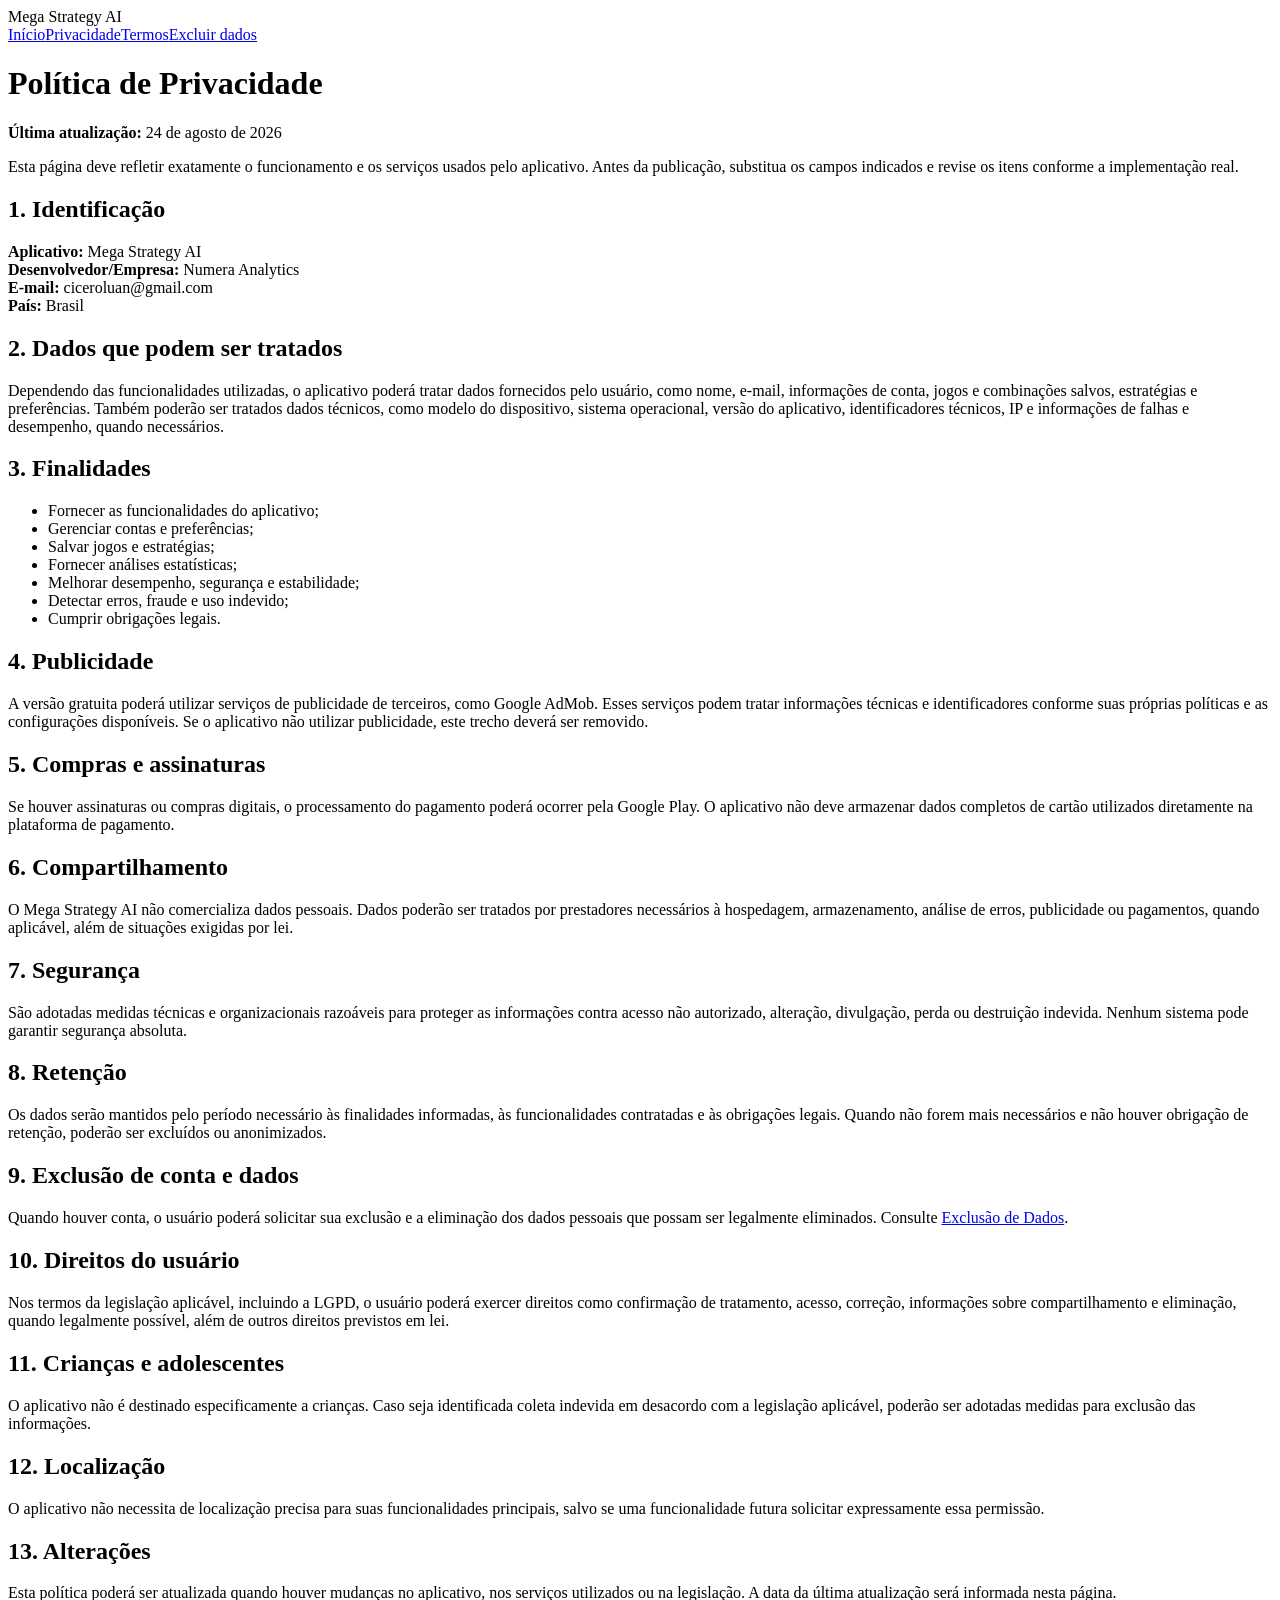
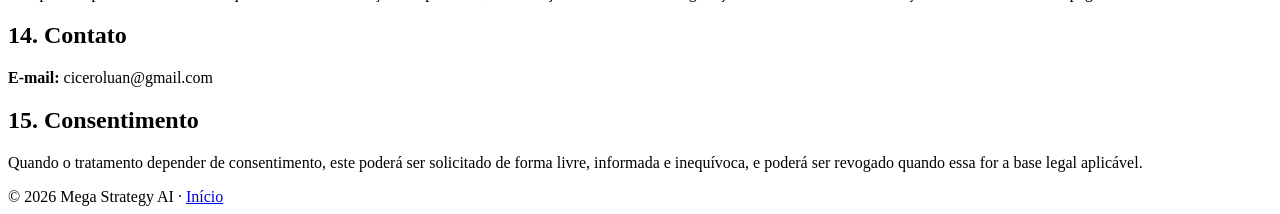
==== politica-de-privacidade.html @ 542d44e6 "Add files via upload" ====
<!doctype html><html lang="pt-BR"><head><meta charset="utf-8"><meta name="viewport" content="width=device-width,initial-scale=1"><title>Política de Privacidade — Mega Strategy AI</title><link rel="stylesheet" href="css/style.css"></head><body>
<header><nav><div class="logo">Mega Strategy <span>AI</span></div><div><a href="index.html">Início</a><a href="politica-de-privacidade.html">Privacidade</a><a href="termos-de-uso.html">Termos</a><a href="exclusao-de-dados.html">Excluir dados</a></div></nav></header>
<main><h1>Política de Privacidade</h1><p class="muted"><strong>Última atualização:</strong> 24 de agosto de 2026</p>
<div class="notice">Esta página deve refletir exatamente o funcionamento e os serviços usados pelo aplicativo. Antes da publicação, substitua os campos indicados e revise os itens conforme a implementação real.</div>
<h2>1. Identificação</h2><p><strong>Aplicativo:</strong> Mega Strategy AI<br><strong>Desenvolvedor/Empresa:</strong> Numera Analytics<br><strong>E-mail:</strong> ciceroluan@gmail.com<br><strong>País:</strong> Brasil</p>
<h2>2. Dados que podem ser tratados</h2><p>Dependendo das funcionalidades utilizadas, o aplicativo poderá tratar dados fornecidos pelo usuário, como nome, e-mail, informações de conta, jogos e combinações salvos, estratégias e preferências. Também poderão ser tratados dados técnicos, como modelo do dispositivo, sistema operacional, versão do aplicativo, identificadores técnicos, IP e informações de falhas e desempenho, quando necessários.</p>
<h2>3. Finalidades</h2><ul><li>Fornecer as funcionalidades do aplicativo;</li><li>Gerenciar contas e preferências;</li><li>Salvar jogos e estratégias;</li><li>Fornecer análises estatísticas;</li><li>Melhorar desempenho, segurança e estabilidade;</li><li>Detectar erros, fraude e uso indevido;</li><li>Cumprir obrigações legais.</li></ul>
<h2>4. Publicidade</h2><p>A versão gratuita poderá utilizar serviços de publicidade de terceiros, como Google AdMob. Esses serviços podem tratar informações técnicas e identificadores conforme suas próprias políticas e as configurações disponíveis. Se o aplicativo não utilizar publicidade, este trecho deverá ser removido.</p>
<h2>5. Compras e assinaturas</h2><p>Se houver assinaturas ou compras digitais, o processamento do pagamento poderá ocorrer pela Google Play. O aplicativo não deve armazenar dados completos de cartão utilizados diretamente na plataforma de pagamento.</p>
<h2>6. Compartilhamento</h2><p>O Mega Strategy AI não comercializa dados pessoais. Dados poderão ser tratados por prestadores necessários à hospedagem, armazenamento, análise de erros, publicidade ou pagamentos, quando aplicável, além de situações exigidas por lei.</p>
<h2>7. Segurança</h2><p>São adotadas medidas técnicas e organizacionais razoáveis para proteger as informações contra acesso não autorizado, alteração, divulgação, perda ou destruição indevida. Nenhum sistema pode garantir segurança absoluta.</p>
<h2>8. Retenção</h2><p>Os dados serão mantidos pelo período necessário às finalidades informadas, às funcionalidades contratadas e às obrigações legais. Quando não forem mais necessários e não houver obrigação de retenção, poderão ser excluídos ou anonimizados.</p>
<h2>9. Exclusão de conta e dados</h2><p>Quando houver conta, o usuário poderá solicitar sua exclusão e a eliminação dos dados pessoais que possam ser legalmente eliminados. Consulte <a href="exclusao-de-dados.html">Exclusão de Dados</a>.</p>
<h2>10. Direitos do usuário</h2><p>Nos termos da legislação aplicável, incluindo a LGPD, o usuário poderá exercer direitos como confirmação de tratamento, acesso, correção, informações sobre compartilhamento e eliminação, quando legalmente possível, além de outros direitos previstos em lei.</p>
<h2>11. Crianças e adolescentes</h2><p>O aplicativo não é destinado especificamente a crianças. Caso seja identificada coleta indevida em desacordo com a legislação aplicável, poderão ser adotadas medidas para exclusão das informações.</p>
<h2>12. Localização</h2><p>O aplicativo não necessita de localização precisa para suas funcionalidades principais, salvo se uma funcionalidade futura solicitar expressamente essa permissão.</p>
<h2>13. Alterações</h2><p>Esta política poderá ser atualizada quando houver mudanças no aplicativo, nos serviços utilizados ou na legislação. A data da última atualização será informada nesta página.</p>
<h2>14. Contato</h2><p><strong>E-mail:</strong> ciceroluan@gmail.com</p>
<h2>15. Consentimento</h2><p>Quando o tratamento depender de consentimento, este poderá ser solicitado de forma livre, informada e inequívoca, e poderá ser revogado quando essa for a base legal aplicável.</p></main>
<footer>© 2026 Mega Strategy AI · <a href="index.html">Início</a></footer></body></html>
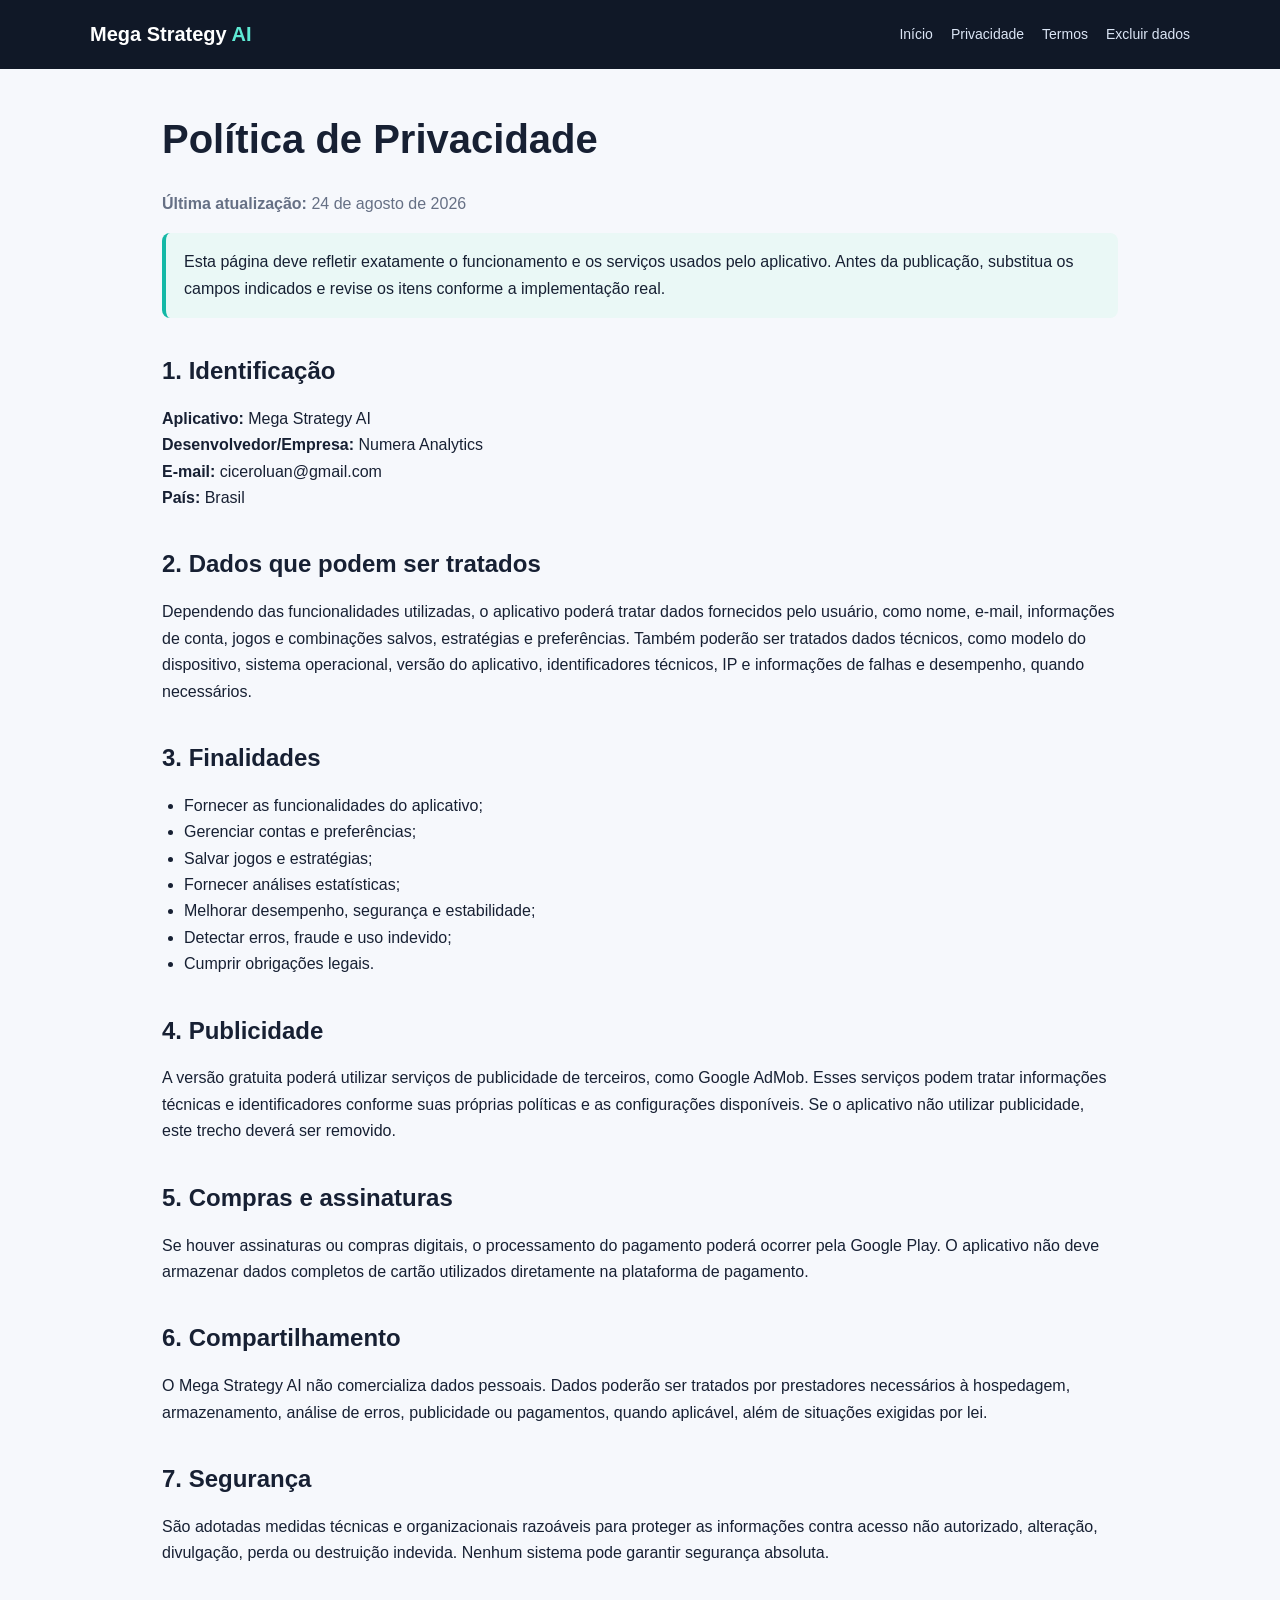
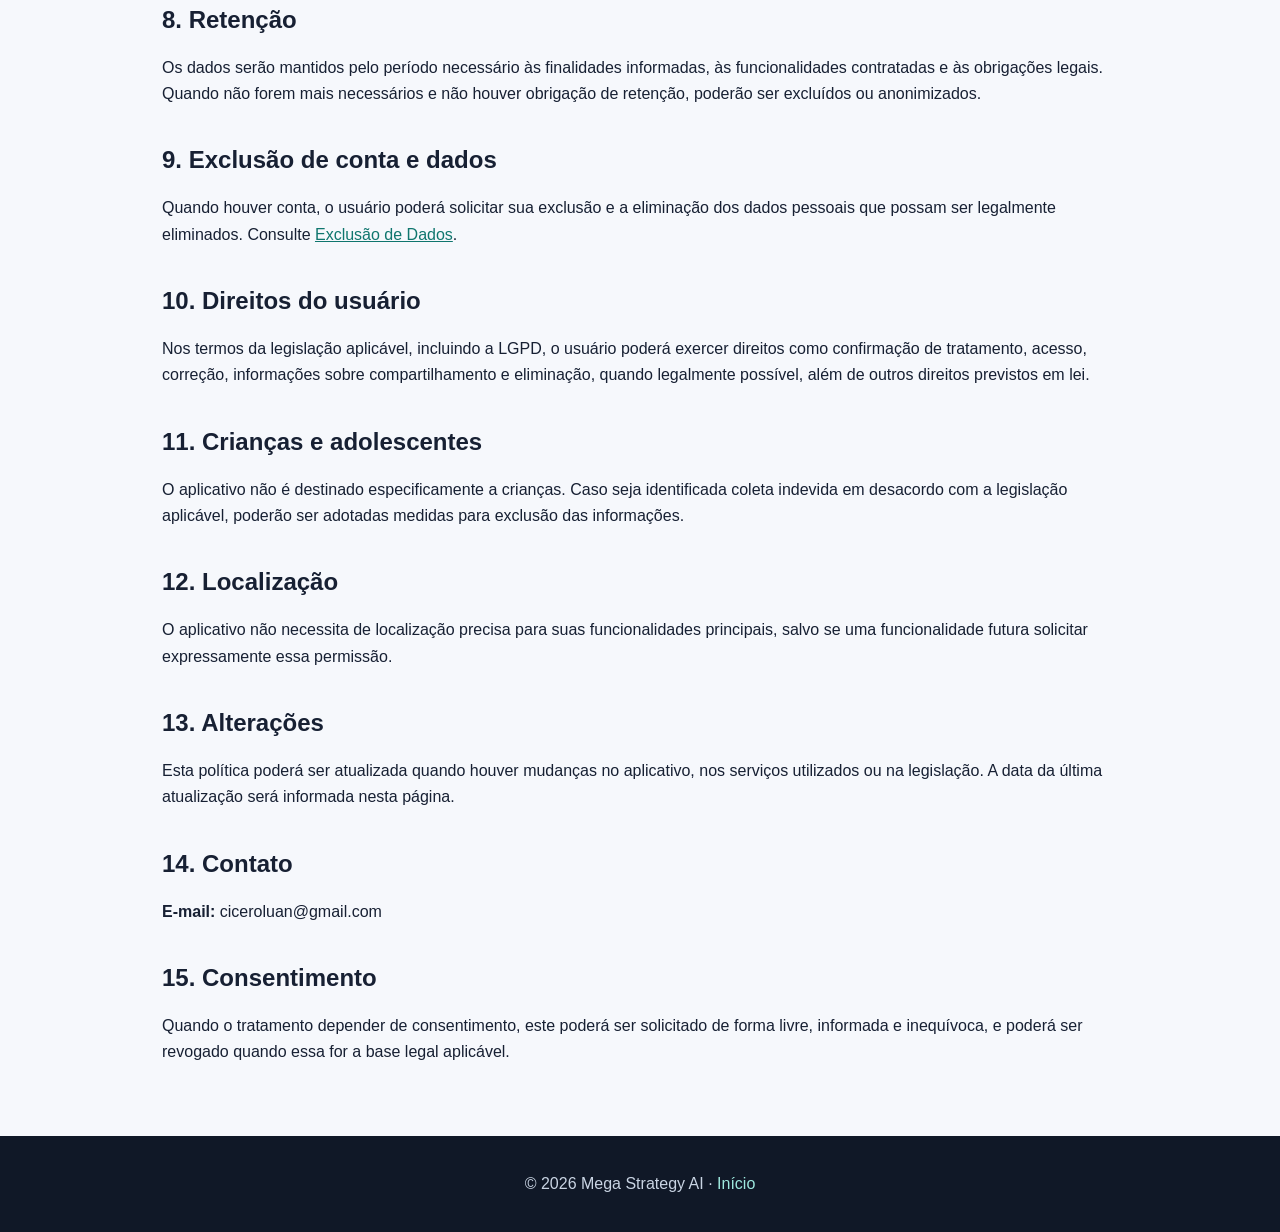
==== commit 002ae854: "Update politica-de-privacidade.html" ====
--- a/politica-de-privacidade.html
+++ b/politica-de-privacidade.html
@@ -1,4 +1,4 @@
-<!doctype html><html lang="pt-BR"><head><meta charset="utf-8"><meta name="viewport" content="width=device-width,initial-scale=1"><title>Política de Privacidade — Mega Strategy AI</title><link rel="stylesheet" href="css/style.css"></head><body>
+<!doctype html><html lang="pt-BR"><head><meta charset="utf-8"><meta name="vi0ewport" content="width=device-width,initial-scale=1"><title>Política de Privacidade — Mega Strategy AI</title><link rel="stylesheet" href="style.css"></head><body>
 <header><nav><div class="logo">Mega Strategy <span>AI</span></div><div><a href="index.html">Início</a><a href="politica-de-privacidade.html">Privacidade</a><a href="termos-de-uso.html">Termos</a><a href="exclusao-de-dados.html">Excluir dados</a></div></nav></header>
 <main><h1>Política de Privacidade</h1><p class="muted"><strong>Última atualização:</strong> 24 de agosto de 2026</p>
 <div class="notice">Esta página deve refletir exatamente o funcionamento e os serviços usados pelo aplicativo. Antes da publicação, substitua os campos indicados e revise os itens conforme a implementação real.</div>
@@ -17,4 +17,4 @@
 <h2>13. Alterações</h2><p>Esta política poderá ser atualizada quando houver mudanças no aplicativo, nos serviços utilizados ou na legislação. A data da última atualização será informada nesta página.</p>
 <h2>14. Contato</h2><p><strong>E-mail:</strong> ciceroluan@gmail.com</p>
 <h2>15. Consentimento</h2><p>Quando o tratamento depender de consentimento, este poderá ser solicitado de forma livre, informada e inequívoca, e poderá ser revogado quando essa for a base legal aplicável.</p></main>
-<footer>© 2026 Mega Strategy AI · <a href="index.html">Início</a></footer></body></html>+<footer>© 2026 Mega Strategy AI · <a href="index.html">Início</a></footer></body></html>
--- a/style.css
+++ b/style.css
@@ -0,0 +1,11 @@
+
+*{box-sizing:border-box}body{margin:0;font-family:Inter,Arial,sans-serif;color:#172033;background:#f6f8fc;line-height:1.65}
+header{background:#101827;color:#fff;padding:18px 6%;position:sticky;top:0;z-index:5}nav{max-width:1100px;margin:auto;display:flex;align-items:center;justify-content:space-between;gap:20px}
+.logo{font-weight:800;font-size:20px}.logo span{color:#5eead4}nav a{color:#dbe5f5;text-decoration:none;margin-left:18px;font-size:14px}
+.hero{background:linear-gradient(135deg,#101827,#17334a);color:white;padding:90px 6%;text-align:center}.hero h1{font-size:clamp(36px,6vw,64px);margin:0 0 18px}.hero p{max-width:700px;margin:0 auto 30px;color:#d7e2ef}
+.btn{display:inline-block;background:#5eead4;color:#10202b;text-decoration:none;font-weight:800;padding:12px 20px;border-radius:10px;margin:4px}.btn.alt{background:transparent;color:#fff;border:1px solid #6b8197}
+main{max-width:1000px;margin:45px auto;padding:0 22px}.grid{display:grid;grid-template-columns:repeat(auto-fit,minmax(220px,1fr));gap:18px}.card{background:#fff;border:1px solid #e3e8f0;border-radius:16px;padding:24px;box-shadow:0 5px 20px #12233a0a}.card h3{margin-top:0}
+h1,h2,h3{line-height:1.25}h1{font-size:40px}h2{margin-top:38px}.muted{color:#667085}.notice{padding:16px 18px;background:#eaf8f6;border-left:4px solid #14b8a6;border-radius:8px}
+footer{margin-top:70px;background:#101827;color:#c9d4e3;padding:35px 6%;text-align:center}footer a{color:#9ee9df;text-decoration:none}
+ul{padding-left:22px}a{color:#0f766e}
+@media(max-width:700px){nav{flex-direction:column;align-items:flex-start}nav a{margin:0 12px 0 0}.hero{padding:65px 6%}}
